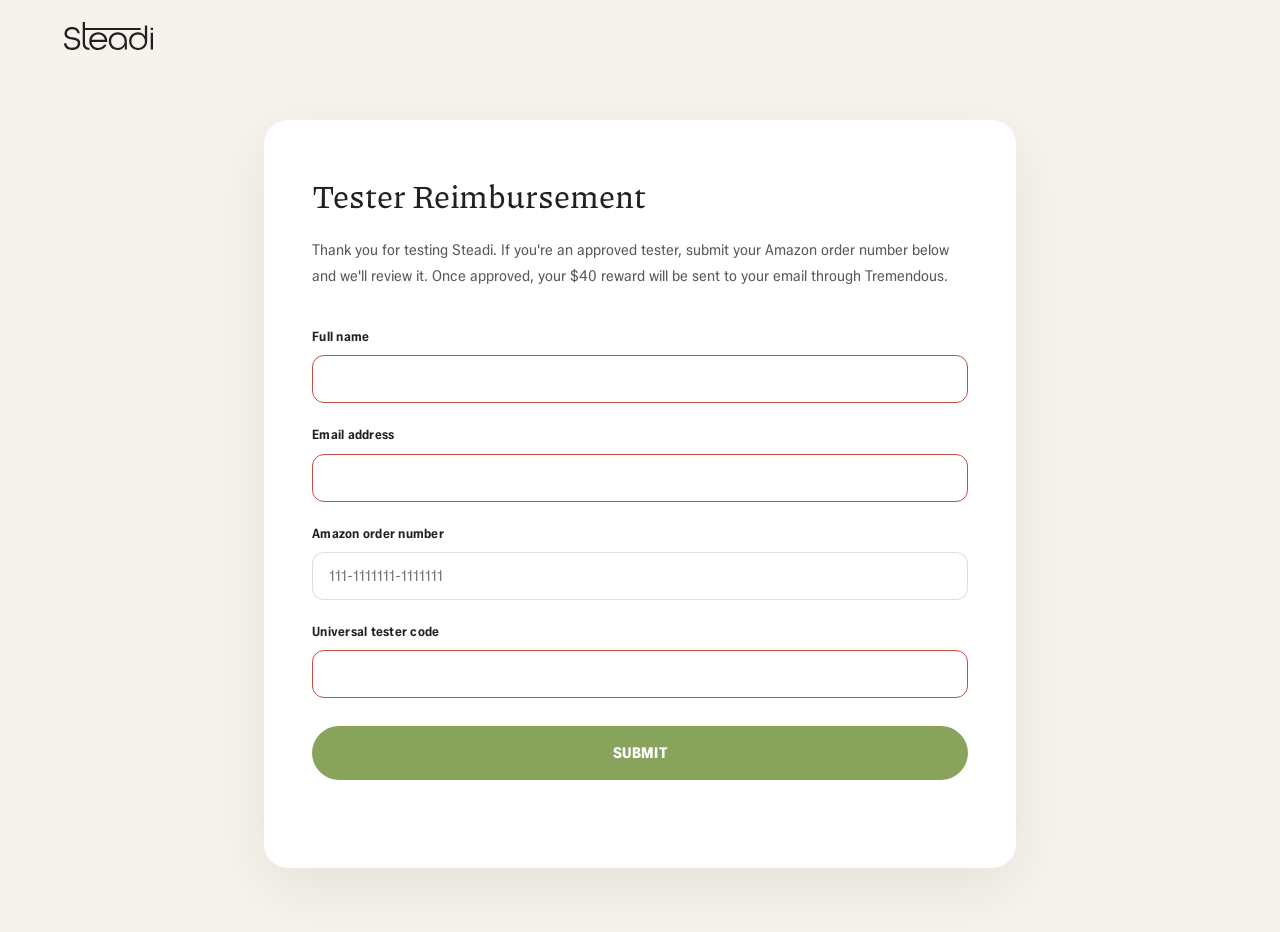
==== testerteam/index.html @ a554ce02 "Add tester reimbursement system Adds /testerteam (public submission form) and /admin/tester-reimburs" ====
<!DOCTYPE html>
<html lang="en">
<head>
  <meta charset="UTF-8">
  <meta name="viewport" content="width=device-width, initial-scale=1.0">
  <title>Tester Reimbursement — Steadi</title>
  <meta name="robots" content="noindex, nofollow">

  <link rel="icon" type="image/svg+xml" href="../assets/logos/steadi-primary-wordmark-full-color-rgb.svg">

  <link rel="stylesheet" href="../css/styles.css">
  <link rel="stylesheet" href="../css/testerteam.css">
</head>
<body>

  <!-- ========== NAVIGATION ========== -->
  <nav class="nav" role="navigation" aria-label="Main navigation">
    <div class="nav__inner">
      <a href="../index.html" class="nav__logo" aria-label="Steadi home">
        <img src="../assets/logos/steadi-primary-wordmark-full-color-rgb.svg" alt="Steadi" width="120" height="28">
      </a>
    </div>
  </nav>

  <!-- ========== TESTER REIMBURSEMENT ========== -->
  <main class="tester-form-page">
    <div class="container container--narrow">
      <div class="tester-form-card">
        <h1 class="tester-form__title">Tester Reimbursement</h1>
        <p class="tester-form__subtext">
          Thank you for testing Steadi. If you're an approved tester, submit your Amazon order
          number below and we'll review it. Once approved, your $40 reward will be sent to your
          email through Tremendous.
        </p>

        <form id="tester-form" class="tester-form" novalidate>
          <div class="tester-form__field">
            <label for="full_name">Full name</label>
            <input type="text" id="full_name" name="full_name" autocomplete="name" required maxlength="200">
          </div>

          <div class="tester-form__field">
            <label for="email">Email address</label>
            <input type="email" id="email" name="email" autocomplete="email" required maxlength="254">
          </div>

          <div class="tester-form__field">
            <label for="amazon_order_number">Amazon order number</label>
            <input type="text" id="amazon_order_number" name="amazon_order_number" placeholder="111-1111111-1111111" required maxlength="64">
          </div>

          <div class="tester-form__field">
            <label for="tester_code">Universal tester code</label>
            <input type="text" id="tester_code" name="tester_code" required maxlength="100">
          </div>

          <button type="submit" class="btn btn--primary btn--large tester-form__submit">
            <span class="tester-form__submit-label">Submit</span>
          </button>

          <p class="tester-form__message" id="form-message" role="status" aria-live="polite"></p>
        </form>
      </div>
    </div>
  </main>

  <script src="../js/testerteam.js"></script>
</body>
</html>
---- css/styles.css ----
/* ============================================
   STEADI — Main Stylesheet
   Brand: Vital Earth Labs
   Aesthetic: Ritual.com-inspired clean minimal
   ============================================ */

/* ----- Font Faces ----- */

@font-face {
  font-family: 'Piazzolla';
  src: url('../assets/fonts/piazzolla/static/Piazzolla-Regular.ttf') format('truetype');
  font-weight: 400;
  font-style: normal;
  font-display: swap;
}

@font-face {
  font-family: 'Piazzolla';
  src: url('../assets/fonts/piazzolla/static/Piazzolla-Medium.ttf') format('truetype');
  font-weight: 500;
  font-style: normal;
  font-display: swap;
}

@font-face {
  font-family: 'Piazzolla';
  src: url('../assets/fonts/piazzolla/static/Piazzolla-Bold.ttf') format('truetype');
  font-weight: 700;
  font-style: normal;
  font-display: swap;
}

@font-face {
  font-family: 'Piazzolla';
  src: url('../assets/fonts/piazzolla/static/Piazzolla-Italic.ttf') format('truetype');
  font-weight: 400;
  font-style: italic;
  font-display: swap;
}

@font-face {
  font-family: 'Zalando Sans SC';
  src: url('../assets/fonts/zalando-sans/static/ZalandoSans_SemiCondensed-Light.ttf') format('truetype');
  font-weight: 300;
  font-style: normal;
  font-display: swap;
}

@font-face {
  font-family: 'Zalando Sans SC';
  src: url('../assets/fonts/zalando-sans/static/ZalandoSans_SemiCondensed-Regular.ttf') format('truetype');
  font-weight: 400;
  font-style: normal;
  font-display: swap;
}

@font-face {
  font-family: 'Zalando Sans SC';
  src: url('../assets/fonts/zalando-sans/static/ZalandoSans_SemiCondensed-SemiBold.ttf') format('truetype');
  font-weight: 600;
  font-style: normal;
  font-display: swap;
}

@font-face {
  font-family: 'Zalando Sans SC';
  src: url('../assets/fonts/zalando-sans/static/ZalandoSans_SemiCondensed-Bold.ttf') format('truetype');
  font-weight: 700;
  font-style: normal;
  font-display: swap;
}

@font-face {
  font-family: 'Zalando Sans SC';
  src: url('../assets/fonts/zalando-sans/static/ZalandoSans_SemiCondensed-Black.ttf') format('truetype');
  font-weight: 900;
  font-style: normal;
  font-display: swap;
}

/* ----- Custom Properties ----- */

:root {
  --color-ivory: #F5F3EB;
  --color-blue-mist: #D3DCE4;
  --color-carbon: #212120;
  --color-white: #FFFFFF;
  --color-leaf-green: #A2B861;
  --color-soft-green: #D8EBCA;
  --color-garden-green: #88A35B;
  --color-deep-green: #37451F;

  --font-heading: 'Piazzolla', 'Georgia', 'Times New Roman', serif;
  --font-body: 'Zalando Sans SC', -apple-system, 'Segoe UI', Helvetica, Arial, sans-serif;

  --container-max: 1200px;
  --container-narrow: 800px;
  --nav-height: 72px;

  --ease-out: cubic-bezier(0.16, 1, 0.3, 1);
  --ease-in-out: cubic-bezier(0.65, 0, 0.35, 1);
}

/* ----- Reset & Base ----- */

*, *::before, *::after {
  margin: 0;
  padding: 0;
  box-sizing: border-box;
}

html {
  scroll-behavior: smooth;
  -webkit-font-smoothing: antialiased;
  -moz-osx-font-smoothing: grayscale;
}

body {
  font-family: var(--font-body);
  font-weight: 400;
  font-size: 16px;
  line-height: 1.7;
  color: var(--color-carbon);
  background-color: var(--color-white);
  overflow-x: hidden;
}

img, svg {
  display: block;
  max-width: 100%;
}

a {
  color: inherit;
  text-decoration: none;
}

button {
  font-family: inherit;
  cursor: pointer;
  border: none;
  background: none;
}

ul, ol {
  list-style: none;
}

/* ----- Utilities ----- */

.container {
  width: 100%;
  max-width: var(--container-max);
  margin: 0 auto;
  padding: 0 24px;
}

.container--narrow {
  max-width: var(--container-narrow);
}

.sr-only {
  position: absolute;
  width: 1px;
  height: 1px;
  padding: 0;
  margin: -1px;
  overflow: hidden;
  clip: rect(0, 0, 0, 0);
  white-space: nowrap;
  border: 0;
}

/* ----- Reveal Animations ----- */

.reveal {
  opacity: 0;
  transform: translateY(32px);
  transition: opacity 0.8s var(--ease-out), transform 0.8s var(--ease-out);
}

.reveal.is-visible {
  opacity: 1;
  transform: translateY(0);
}

.reveal-delay-1 { transition-delay: 0.1s; }
.reveal-delay-2 { transition-delay: 0.2s; }
.reveal-delay-3 { transition-delay: 0.3s; }
.reveal-delay-4 { transition-delay: 0.4s; }

/* ============================================
   NAVIGATION
   ============================================ */

.nav {
  position: fixed;
  top: 0;
  left: 0;
  right: 0;
  height: var(--nav-height);
  z-index: 1000;
  transition: background-color 0.4s ease, box-shadow 0.4s ease, backdrop-filter 0.4s ease;
}

.nav.is-scrolled {
  background-color: rgba(255, 255, 255, 0.85);
  backdrop-filter: blur(16px);
  -webkit-backdrop-filter: blur(16px);
  box-shadow: 0 1px 0 rgba(33, 33, 32, 0.06);
}

.nav__inner {
  display: flex;
  align-items: center;
  justify-content: space-between;
  height: 100%;
  max-width: var(--container-max);
  margin: 0 auto;
  padding: 0 24px;
}

.nav__logo img {
  height: 28px;
  width: auto;
}

.nav__links {
  display: flex;
  align-items: center;
  gap: 36px;
}

.nav__link {
  font-size: 14px;
  font-weight: 600;
  letter-spacing: 0.02em;
  color: var(--color-carbon);
  transition: opacity 0.3s ease;
  position: relative;
}

.nav__link::after {
  content: '';
  position: absolute;
  bottom: -4px;
  left: 0;
  width: 0;
  height: 1.5px;
  background-color: var(--color-garden-green);
  transition: width 0.3s var(--ease-out);
}

.nav__link:hover::after {
  width: 100%;
}

.nav__link:hover {
  opacity: 0.7;
}

/* Mobile menu toggle */
.nav__toggle {
  display: none;
  flex-direction: column;
  justify-content: center;
  align-items: center;
  width: 40px;
  height: 40px;
  gap: 5px;
  cursor: pointer;
  z-index: 1001;
}

.nav__toggle span {
  display: block;
  width: 22px;
  height: 2px;
  background-color: var(--color-carbon);
  border-radius: 2px;
  transition: transform 0.3s ease, opacity 0.3s ease;
}

.nav__toggle.is-active span:nth-child(1) {
  transform: translateY(7px) rotate(45deg);
}
.nav__toggle.is-active span:nth-child(2) {
  opacity: 0;
}
.nav__toggle.is-active span:nth-child(3) {
  transform: translateY(-7px) rotate(-45deg);
}

/* ----- CTA Button (shared) ----- */

.btn {
  display: inline-flex;
  align-items: center;
  justify-content: center;
  padding: 14px 32px;
  font-family: var(--font-body);
  font-size: 14px;
  font-weight: 700;
  letter-spacing: 0.04em;
  text-transform: uppercase;
  border-radius: 50px;
  transition: transform 0.3s var(--ease-out), box-shadow 0.3s var(--ease-out), background-color 0.3s ease;
}

.btn--primary {
  background-color: var(--color-garden-green);
  color: var(--color-white);
}

.btn--primary:hover {
  background-color: #7a9651;
  transform: translateY(-2px);
  box-shadow: 0 8px 24px rgba(136, 163, 91, 0.3);
}

.btn--primary:active {
  transform: translateY(0);
  box-shadow: 0 2px 8px rgba(136, 163, 91, 0.2);
}

.btn--nav {
  padding: 10px 24px;
  font-size: 13px;
}

.btn--large {
  padding: 18px 44px;
  font-size: 15px;
}

/* ============================================
   HERO SECTION
   ============================================ */

.hero {
  position: relative;
  min-height: 100vh;
  display: flex;
  align-items: center;
  background-color: var(--color-ivory);
  overflow: hidden;
  padding-top: var(--nav-height);
}

.hero__pattern {
  position: absolute;
  top: 0;
  left: 0;
  right: 0;
  height: 320px;
  opacity: 0.45;
  background-image: url('../assets/patterns/Steadi%20Waves.png');
  background-size: 100% auto;
  background-position: top center;
  background-repeat: no-repeat;
  pointer-events: none;
}

.hero__inner {
  display: grid;
  grid-template-columns: 1fr 1fr;
  gap: 80px;
  align-items: center;
  width: 100%;
  max-width: var(--container-max);
  margin: 0 auto;
  padding: 80px 24px;
  position: relative;
  z-index: 1;
}

.hero__content {
  max-width: 560px;
}

.hero__headline {
  font-family: var(--font-heading);
  font-size: clamp(42px, 5.5vw, 64px);
  font-weight: 500;
  line-height: 1.12;
  color: var(--color-carbon);
  margin-bottom: 24px;
  letter-spacing: -0.01em;
}

.hero__headline em {
  font-style: italic;
  color: var(--color-garden-green);
}

.hero__subtext {
  font-size: 18px;
  line-height: 1.7;
  color: rgba(33, 33, 32, 0.7);
  margin-bottom: 40px;
  max-width: 440px;
  font-weight: 300;
}

.hero__product {
  display: flex;
  align-items: center;
  justify-content: center;
}

.hero__product-inner {
  display: flex;
  align-items: flex-start;
  gap: 24px;
  justify-content: center;
}

/* ---- Supplement Facts Panel ---- */

.supp-facts {
  background: rgba(255, 255, 255, 0.82);
  border: 1px solid rgba(33, 33, 32, 0.1);
  border-radius: 12px;
  padding: 20px 18px;
  width: 200px;
  flex-shrink: 0;
  align-self: center;
  -webkit-backdrop-filter: blur(8px);
  backdrop-filter: blur(8px);
}

.supp-facts--image {
  padding: 16px;
  overflow: hidden;
  background: #ffffff;
  -webkit-backdrop-filter: none;
  backdrop-filter: none;
}

.supp-facts--image img {
  display: block;
  width: 100%;
  height: auto;
  border-radius: 12px;
}

.supp-facts__title {
  font-family: var(--font-body);
  font-size: 13px;
  font-weight: 800;
  letter-spacing: 0.04em;
  text-transform: uppercase;
  color: var(--color-carbon);
  margin-bottom: 4px;
}

.supp-facts__serving {
  font-size: 10px;
  color: rgba(33, 33, 32, 0.55);
  line-height: 1.5;
  margin-bottom: 8px;
}

.supp-facts__divider {
  height: 1px;
  background-color: rgba(33, 33, 32, 0.12);
  margin: 8px 0;
}

.supp-facts__divider--heavy {
  height: 6px;
  background-color: rgba(33, 33, 32, 0.75);
  margin: 6px 0;
}

.supp-facts__sub td:first-child {
  padding-left: 14px;
  font-style: italic;
  color: rgba(33, 33, 32, 0.6);
}

.supp-facts__table {
  width: 100%;
  border-collapse: collapse;
  font-size: 10px;
  color: var(--color-carbon);
}

.supp-facts__table th {
  text-align: left;
  font-weight: 700;
  font-size: 9px;
  letter-spacing: 0.05em;
  text-transform: uppercase;
  color: rgba(33, 33, 32, 0.5);
  padding-bottom: 6px;
}

.supp-facts__table th:last-child,
.supp-facts__table td:last-child {
  text-align: right;
  white-space: nowrap;
}

.supp-facts__table td {
  padding: 5px 0;
  border-top: 1px solid rgba(33, 33, 32, 0.07);
  line-height: 1.4;
  vertical-align: top;
}

.supp-facts__table td em {
  display: block;
  font-style: normal;
  font-size: 9px;
  color: rgba(33, 33, 32, 0.45);
}

.supp-facts__latin {
  font-style: italic;
}

.supp-facts__footnote {
  font-size: 9px;
  color: rgba(33, 33, 32, 0.45);
  margin-top: 6px;
}

.supp-facts__other {
  font-size: 9px;
  color: rgba(33, 33, 32, 0.45);
  margin-top: 4px;
  line-height: 1.5;
}

/* ---- Product Showcase ---- */

.product-showcase {
  position: relative;
  width: 100%;
  max-width: 460px;
  display: flex;
  flex-direction: column;
  align-items: center;
  padding: 20px 20px 20px;
}

/* Floating animation */
@keyframes bottle-float {
  0%, 100% { transform: translateY(0); }
  50% { transform: translateY(-14px); }
}

/* Glow ring */
.product-showcase__glow {
  position: absolute;
  top: 45%;
  left: 50%;
  width: 320px;
  height: 320px;
  transform: translate(-50%, -50%);
  border-radius: 50%;
  background: radial-gradient(circle, rgba(162, 184, 97, 0.18) 0%, rgba(162, 184, 97, 0.06) 45%, transparent 70%);
  filter: blur(24px);
  z-index: 0;
  animation: glow-pulse 4s ease-in-out infinite;
}

@keyframes glow-pulse {
  0%, 100% { opacity: 0.7; transform: translate(-50%, -50%) scale(1); }
  50% { opacity: 1; transform: translate(-50%, -50%) scale(1.08); }
}

/* Botanical leaf accents */
.product-showcase__leaf {
  position: absolute;
  color: var(--color-leaf-green);
  z-index: 0;
  pointer-events: none;
}

.product-showcase__leaf--1 {
  width: 70px;
  top: 0;
  right: 5px;
  transform: rotate(25deg);
  animation: leaf-sway-1 6s ease-in-out infinite;
}

.product-showcase__leaf--2 {
  width: 50px;
  bottom: 80px;
  left: 10px;
  transform: rotate(-15deg);
  animation: leaf-sway-2 7s ease-in-out infinite;
}

@keyframes leaf-sway-1 {
  0%, 100% { transform: rotate(25deg) translateY(0); }
  50% { transform: rotate(28deg) translateY(-5px); }
}

@keyframes leaf-sway-2 {
  0%, 100% { transform: rotate(-15deg) translateY(0); }
  50% { transform: rotate(-12deg) translateY(-4px); }
}

/* Bottle render image */
.product-bottle-render {
  position: relative;
  z-index: 2;
  animation: bottle-float 5s ease-in-out infinite;
  max-width: 340px;
  border-radius: 20px;
  overflow: hidden;
}

.product-bottle-render img {
  width: 100%;
  height: auto;
  display: block;
  border-radius: 20px;
}

/* Shadow under bottle */
.product-showcase__shadow {
  width: 160px;
  height: 20px;
  margin-top: 8px;
  background: radial-gradient(ellipse, rgba(33,33,32,0.12) 0%, transparent 70%);
  border-radius: 50%;
  animation: shadow-pulse 5s ease-in-out infinite;
}

@keyframes shadow-pulse {
  0%, 100% { transform: scaleX(1); opacity: 1; }
  50% { transform: scaleX(0.85); opacity: 0.7; }
}

/* Trust badges */
.product-showcase__badges {
  display: flex;
  gap: 12px;
  margin-top: 20px;
  z-index: 2;
}

.product-showcase__badge {
  font-family: var(--font-body);
  font-size: 11px;
  font-weight: 600;
  letter-spacing: 0.06em;
  text-transform: uppercase;
  color: var(--color-garden-green);
  background-color: rgba(162, 184, 97, 0.1);
  padding: 6px 14px;
  border-radius: 20px;
  border: 1px solid rgba(162, 184, 97, 0.2);
}

/* ============================================
   EMPATHY SECTION ("The Problem")
   ============================================ */

.empathy {
  background-color: var(--color-white);
  padding: 70px 24px;
}

.empathy__inner {
  max-width: var(--container-narrow);
  margin: 0 auto;
  text-align: center;
}

.empathy__headline {
  font-family: var(--font-heading);
  font-size: clamp(32px, 4vw, 48px);
  font-weight: 500;
  line-height: 1.2;
  margin-bottom: 40px;
  letter-spacing: -0.01em;
}

.empathy__body p {
  font-size: 18px;
  line-height: 1.85;
  color: rgba(33, 33, 32, 0.65);
  margin-bottom: 24px;
  font-weight: 300;
}

.empathy__body p:last-child {
  margin-bottom: 0;
}

.empathy__divider {
  width: 48px;
  height: 2px;
  background-color: var(--color-leaf-green);
  margin: 48px auto 0;
  border-radius: 2px;
}

/* ============================================
   HOW IT WORKS
   ============================================ */

.how-it-works {
  background-color: var(--color-ivory);
  padding: 70px 24px;
}

.how-it-works__inner {
  max-width: var(--container-max);
  margin: 0 auto;
}

.section-header {
  text-align: center;
  margin-bottom: 48px;
}

.section-header__title {
  font-family: var(--font-heading);
  font-size: clamp(32px, 4vw, 48px);
  font-weight: 500;
  line-height: 1.2;
  margin-bottom: 16px;
  letter-spacing: -0.01em;
}

.section-header__subtitle {
  font-size: 17px;
  color: rgba(33, 33, 32, 0.6);
  font-weight: 300;
}

.benefits-grid {
  display: grid;
  grid-template-columns: repeat(3, 1fr);
  gap: 32px;
  margin-bottom: 40px;
}

.benefit-card {
  background-color: var(--color-white);
  border-radius: 20px;
  padding: 48px 36px;
  text-align: center;
  transition: transform 0.4s var(--ease-out), box-shadow 0.4s var(--ease-out);
}

.benefit-card:hover {
  transform: translateY(-6px);
  box-shadow: 0 20px 48px rgba(33, 33, 32, 0.06);
}

.benefit-card__icon {
  width: 100%;
  max-width: 200px;
  height: auto;
  margin: 0 auto 28px;
  display: flex;
  align-items: center;
  justify-content: center;
}

.benefit-card__icon img {
  width: 100%;
  height: auto;
  object-fit: contain;
}

.benefit-card__title {
  font-family: var(--font-heading);
  font-size: 22px;
  font-weight: 700;
  margin-bottom: 14px;
  text-shadow: 0 1px 8px rgba(33, 33, 32, 0.12);
}

.benefit-card__text {
  font-size: 15px;
  line-height: 1.7;
  color: rgba(33, 33, 32, 0.6);
  font-weight: 300;
}

.benefit-card__tag {
  display: inline-block;
  font-family: var(--font-body);
  font-size: 11px;
  font-weight: 700;
  letter-spacing: 0.1em;
  text-transform: uppercase;
  background-color: #d4edda;
  color: #2d6a4f;
  border-radius: 20px;
  padding: 5px 14px;
  margin-bottom: 18px;
}

.how-it-works__note {
  text-align: center;
  font-family: var(--font-heading);
  font-size: 17px;
  font-style: italic;
  color: var(--color-garden-green);
}

/* ============================================
   INGREDIENTS
   ============================================ */

.ingredients {
  background-color: var(--color-white);
  padding: 70px 24px;
}

.ingredients__inner {
  max-width: var(--container-max);
  margin: 0 auto;
}

.ingredients-list {
  display: grid;
  grid-template-columns: repeat(3, 1fr);
  gap: 24px;
  margin-bottom: 56px;
}

.ingredient-card {
  background-color: var(--color-ivory);
  border-radius: 20px;
  padding: 40px 36px;
  position: relative;
  overflow: hidden;
  display: flex;
  flex-direction: column;
  transition: transform 0.3s var(--ease-out), box-shadow 0.3s var(--ease-out);
}

.ingredient-card--featured {
  background-color: var(--color-garden-green);
  color: var(--color-white);
  align-items: flex-start;
  text-align: left;
}

.ingredient-card--featured .ingredient-card__amount {
  color: rgba(255, 255, 255, 0.8);
}

.ingredient-card--featured .ingredient-card__desc {
  color: rgba(255, 255, 255, 0.7);
  max-width: 480px;
}

.ingredient-card__badge {
  display: inline-block;
  font-size: 11px;
  font-weight: 600;
  letter-spacing: 0.1em;
  text-transform: uppercase;
  border: 1px solid rgba(255, 255, 255, 0.4);
  border-radius: 20px;
  padding: 6px 16px;
  margin-bottom: 16px;
  color: rgba(255, 255, 255, 0.85);
}

.ingredient-card:hover {
  transform: translateY(-4px);
  box-shadow: 0 16px 40px rgba(33, 33, 32, 0.08);
}

.ingredient-card--featured:hover {
  box-shadow: 0 16px 40px rgba(33, 33, 32, 0.2);
}

/* Decorative watermark dose in featured card */
.ingredient-card--featured::after {
  content: "600";
  position: absolute;
  bottom: -16px;
  right: -8px;
  font-family: var(--font-heading);
  font-size: 120px;
  font-weight: 700;
  color: rgba(255, 255, 255, 0.07);
  line-height: 1;
  pointer-events: none;
  -webkit-user-select: none;
  user-select: none;
}

.ingredient-card__name {
  font-family: var(--font-heading);
  font-size: 20px;
  font-weight: 500;
  margin-bottom: 2px;
}

.ingredient-card__species {
  font-size: 13px;
  color: rgba(33, 33, 32, 0.45);
  margin-bottom: 8px;
  font-style: normal;
}

.ingredient-card--featured .ingredient-card__species {
  color: rgba(255, 255, 255, 0.5);
}

.ingredient-card__amount {
  font-size: 13px;
  font-weight: 700;
  letter-spacing: 0.06em;
  text-transform: uppercase;
  color: var(--color-garden-green);
  margin-bottom: 14px;
}

.ingredient-card__desc {
  font-size: 15px;
  line-height: 1.7;
  color: rgba(33, 33, 32, 0.6);
  font-weight: 300;
}

.ingredients__usage {
  text-align: center;
  padding: 40px 0;
  border-top: 1px solid rgba(33, 33, 32, 0.08);
  border-bottom: 1px solid rgba(33, 33, 32, 0.08);
  margin-bottom: 32px;
}

.ingredients__usage p {
  font-size: 16px;
  font-weight: 600;
  letter-spacing: 0.02em;
  color: var(--color-carbon);
}

.ingredients__usage span {
  display: inline-block;
  margin: 0 12px;
  color: rgba(33, 33, 32, 0.2);
}

.disclaimer {
  text-align: center;
  font-size: 12px;
  line-height: 1.6;
  color: rgba(33, 33, 32, 0.4);
  max-width: 640px;
  margin: 0 auto;
}

/* ============================================
   OUR STORY
   ============================================ */

.story {
  background-color: var(--color-ivory);
  padding: 70px 24px;
  position: relative;
  overflow: hidden;
}

.story__pattern {
  position: absolute;
  inset: 0;
  opacity: 0.04;
  background-image: url('../assets/patterns/Steadi T pattern.svg');
  background-size: 300px;
  background-repeat: repeat;
  pointer-events: none;
}

.story__inner {
  max-width: var(--container-max);
  margin: 0 auto;
  text-align: center;
  position: relative;
  z-index: 1;
}

.story__headline {
  font-family: var(--font-heading);
  font-size: clamp(32px, 4vw, 48px);
  font-weight: 500;
  line-height: 1.2;
  margin-bottom: 40px;
  letter-spacing: -0.01em;
}

.story__body p {
  font-size: 18px;
  line-height: 1.85;
  color: rgba(33, 33, 32, 0.65);
  margin-bottom: 24px;
  font-weight: 300;
}

.story__quote {
  margin-top: 56px;
  padding: 48px;
  background-color: rgba(255, 255, 255, 0.6);
  border-radius: 16px;
  border-left: 3px solid var(--color-garden-green);
}

.story__quote blockquote {
  font-family: var(--font-heading);
  font-size: 20px;
  font-style: italic;
  line-height: 1.6;
  color: var(--color-carbon);
}

/* ============================================
   LIFESTYLE BREAKS (distributed between sections)
   ============================================ */

.lifestyle-break {
  width: 100%;
  overflow: hidden;
  max-height: 300px;
}

.lifestyle-break img {
  width: 100%;
  height: 300px;
  object-fit: cover;
  display: block;
  transition: transform 0.6s ease;
}

.lifestyle-break:hover img {
  transform: scale(1.02);
}

.lifestyle-break--split {
  display: grid;
  grid-template-columns: 1fr 1fr;
  gap: 0;
}

.lifestyle-break--split img {
  width: 100%;
  height: 300px;
  object-fit: cover;
}

@media (max-width: 768px) {
  .lifestyle-break,
  .lifestyle-break img,
  .lifestyle-break--split img {
    max-height: 280px;
    height: 280px;
  }

  .lifestyle-break--split {
    grid-template-columns: 1fr;
  }
}

/* ============================================
   FAQ
   ============================================ */

.faq {
  background-color: var(--color-white);
  padding: 70px 24px;
}

.faq__inner {
  max-width: var(--container-narrow);
  margin: 0 auto;
}

.faq__list {
  margin-top: 64px;
}

.faq-item {
  border-bottom: 1px solid rgba(33, 33, 32, 0.08);
}

.faq-item:first-child {
  border-top: 1px solid rgba(33, 33, 32, 0.08);
}

.faq-item__question {
  width: 100%;
  display: flex;
  align-items: center;
  justify-content: space-between;
  padding: 28px 0;
  font-family: var(--font-heading);
  font-size: 18px;
  font-weight: 500;
  text-align: left;
  color: var(--color-carbon);
  cursor: pointer;
  transition: color 0.3s ease;
  gap: 24px;
}

.faq-item__question:hover {
  color: var(--color-garden-green);
}

.faq-item__icon {
  flex-shrink: 0;
  width: 24px;
  height: 24px;
  position: relative;
  transition: transform 0.3s var(--ease-out);
}

.faq-item__icon::before,
.faq-item__icon::after {
  content: '';
  position: absolute;
  top: 50%;
  left: 50%;
  background-color: var(--color-carbon);
  border-radius: 1px;
  transition: transform 0.3s var(--ease-out), opacity 0.3s ease;
}

.faq-item__icon::before {
  width: 14px;
  height: 2px;
  transform: translate(-50%, -50%);
}

.faq-item__icon::after {
  width: 2px;
  height: 14px;
  transform: translate(-50%, -50%);
}

.faq-item.is-open .faq-item__icon::after {
  transform: translate(-50%, -50%) rotate(90deg);
  opacity: 0;
}

.faq-item__answer {
  max-height: 0;
  overflow: hidden;
  transition: max-height 0.4s var(--ease-in-out), padding 0.4s var(--ease-in-out);
}

.faq-item__answer-inner {
  padding-bottom: 28px;
}

.faq-item__answer p {
  font-size: 16px;
  line-height: 1.8;
  color: rgba(33, 33, 32, 0.6);
  font-weight: 300;
}

/* ============================================
   CTA SECTION
   ============================================ */

.cta {
  background-color: var(--color-garden-green);
  padding: 80px 24px;
  text-align: center;
  position: relative;
  overflow: hidden;
}

.cta__pattern {
  display: none;
}

.cta__inner {
  position: relative;
  z-index: 1;
}

.cta__headline {
  font-family: var(--font-heading);
  font-size: clamp(32px, 4vw, 48px);
  font-weight: 500;
  line-height: 1.2;
  color: var(--color-white);
  margin-bottom: 40px;
}

.btn--white {
  background-color: var(--color-white);
  color: var(--color-garden-green);
}

.btn--white:hover {
  background-color: var(--color-ivory);
  transform: translateY(-2px);
  box-shadow: 0 8px 24px rgba(0, 0, 0, 0.15);
}

.btn--white:active {
  transform: translateY(0);
}

/* ---- Founders Grid ---- */

.story__intro {
  font-size: 18px;
  line-height: 1.7;
  color: rgba(33, 33, 32, 0.6);
  font-weight: 300;
  max-width: 640px;
  margin: 0 auto 48px;
}

.founders-grid {
  display: grid;
  grid-template-columns: 1fr 1fr 1fr;
  gap: 32px;
  text-align: left;
}

.founder-card--full {
  grid-column: 1 / -1;
}

.founder-card {
  background: rgba(255, 255, 255, 0.65);
  border: 1px solid rgba(33, 33, 32, 0.08);
  border-radius: 16px;
  padding: 36px 32px;
}

.founder-card__header {
  display: flex;
  align-items: center;
  gap: 16px;
  margin-bottom: 16px;
}

.founder-card__avatar {
  width: 64px;
  height: 64px;
  border-radius: 50%;
  object-fit: cover;
  flex-shrink: 0;
  border: 2px solid rgba(136, 163, 91, 0.3);
}

.founder-card__avatar--cole  { object-position: center 12%; }
.founder-card__avatar--eric  { object-position: center 8%; }
.founder-card__avatar--john  { object-position: center 15%; }
.founder-card__avatar--lucia { object-position: center 10%; }

.founder-card__name {
  font-family: var(--font-heading);
  font-size: 20px;
  font-weight: 600;
  color: var(--color-carbon);
  margin-bottom: 4px;
}

.founder-card__role {
  font-size: 11px;
  font-weight: 700;
  letter-spacing: 0.1em;
  text-transform: uppercase;
  color: var(--color-garden-green);
}

.founder-card p {
  font-size: 16px;
  line-height: 1.8;
  color: rgba(33, 33, 32, 0.65);
  font-weight: 300;
}

/* ============================================
   FOOTER
   ============================================ */

.footer {
  background-color: var(--color-deep-green);
  color: rgba(255, 255, 255, 0.5);
  padding: 64px 24px 40px;
  position: relative;
  overflow: hidden;
}

.footer__pattern {
  display: none;
}

.footer__inner {
  max-width: var(--container-max);
  margin: 0 auto;
  position: relative;
  z-index: 1;
}

.footer__top {
  display: flex;
  justify-content: space-between;
  align-items: flex-start;
  margin-bottom: 56px;
  gap: 40px;
}

.footer__logo img {
  height: 24px;
  width: auto;
  filter: brightness(0) invert(1);
  opacity: 0.8;
}

.footer__links {
  display: flex;
  gap: 32px;
}

.footer__link {
  font-size: 14px;
  font-weight: 600;
  color: rgba(255, 255, 255, 0.5);
  transition: color 0.3s ease;
}

.footer__link:hover {
  color: rgba(255, 255, 255, 0.9);
}

.footer__contact {
  display: flex;
  flex-direction: column;
  gap: 4px;
}

.footer__contact-label {
  font-size: 11px;
  color: rgba(255, 255, 255, 0.35);
}

.footer__contact-email {
  font-size: 14px;
  font-weight: 600;
  color: rgba(255, 255, 255, 0.7);
  transition: color 0.3s ease;
}

.footer__contact-email:hover {
  color: rgba(255, 255, 255, 1);
}

.footer__divider {
  width: 100%;
  height: 1px;
  background-color: rgba(255, 255, 255, 0.08);
  margin-bottom: 32px;
}

.footer__bottom {
  display: flex;
  justify-content: space-between;
  align-items: flex-start;
  gap: 40px;
}

.footer__disclaimer {
  font-size: 11px;
  line-height: 1.7;
  max-width: 640px;
  color: rgba(255, 255, 255, 0.3);
}

.footer__disclosure {
  max-width: 760px;
  margin: 24px auto 0;
  font-size: 10px;
  line-height: 1.5;
  color: rgba(255, 255, 255, 0.3);
  text-align: center;
}

.footer__copyright {
  font-size: 12px;
  white-space: nowrap;
  color: rgba(255, 255, 255, 0.3);
}

/* ============================================
   MOBILE RESPONSIVE
   ============================================ */

@media (max-width: 1024px) {
  .hero__inner {
    grid-template-columns: 1fr;
    gap: 60px;
    text-align: center;
  }

  .hero__content {
    max-width: 100%;
  }

  .hero__subtext {
    max-width: 100%;
    margin-left: auto;
    margin-right: auto;
  }

  .product-showcase {
    max-width: 320px;
    margin: 0 auto;
  }

  .product-bottle-render {
    max-width: 260px;
  }

  .benefits-grid {
    grid-template-columns: repeat(2, 1fr);
  }

  .ingredients-list {
    grid-template-columns: 1fr;
  }
}

@media (max-width: 768px) {
  :root {
    --nav-height: 64px;
  }

  /* Mobile nav */
  .nav__links {
    position: fixed;
    top: 0;
    right: -100%;
    width: 100%;
    height: 100vh;
    height: 100dvh;
    background-color: var(--color-white);
    flex-direction: column;
    justify-content: center;
    gap: 28px;
    transition: right 0.4s var(--ease-out);
    z-index: 999;
  }

  .nav__links.is-open {
    right: 0;
  }

  .nav__link {
    font-size: 20px;
  }

  .nav__link::after {
    display: none;
  }

  .btn--nav {
    padding: 14px 32px;
    font-size: 15px;
  }

  .nav__toggle {
    display: flex;
  }

  /* Sections */
  .hero {
    min-height: 0;
    padding-top: calc(var(--nav-height) + 40px);
    padding-bottom: 60px;
  }

  .hero__inner {
    padding: 40px 24px;
  }

  .hero__headline {
    font-size: clamp(34px, 8vw, 48px);
  }

  .empathy,
  .how-it-works,
  .ingredients,
  .story,
  .faq,
  .cta,
  .symptoms,
  .testimonials,
  .metabolic,
  .compare,
  .timeline,
  .trust-strip {
    padding: 60px 24px;
  }

  .benefits-grid {
    grid-template-columns: 1fr;
    gap: 24px;
  }

  .benefit-card {
    padding: 36px 28px;
  }

  .story__quote {
    padding: 32px;
  }

  .story__quote blockquote {
    font-size: 17px;
  }

  .founders-grid {
    grid-template-columns: 1fr;
    gap: 24px;
  }

  .hero__product-inner {
    flex-direction: column-reverse;
    align-items: center;
    gap: 16px;
  }

  .supp-facts {
    width: 100%;
    max-width: 320px;
  }

  .footer__top,
  .footer__bottom {
    flex-direction: column;
    align-items: center;
    text-align: center;
  }

  .footer__links {
    flex-wrap: wrap;
    justify-content: center;
  }

  .footer__bottom {
    align-items: center;
  }

  .footer__disclaimer {
    text-align: center;
  }

  .footer__contact {
    align-items: center;
  }
}

@media (max-width: 480px) {
  .hero__headline {
    font-size: 32px;
  }

  .section-header__title,
  .empathy__headline,
  .story__headline,
  .cta__headline {
    font-size: 28px;
  }

  .product-showcase {
    max-width: 240px;
  }

  .product-bottle-render {
    max-width: 200px;
  }

  .product-showcase__leaf {
    display: none;
  }

  .product-showcase__glow {
    width: 180px;
    height: 180px;
  }

  .ingredient-card {
    padding: 28px;
  }

  .ingredients__usage span {
    display: block;
    margin: 4px 0;
    font-size: 0;
  }
}

/* ============================================
   PDP INTEGRATION — Shared helpers
   ============================================ */

.eyebrow {
  font-family: var(--font-body);
  font-size: 13px;
  font-weight: 700;
  letter-spacing: 0.14em;
  text-transform: uppercase;
  color: var(--color-garden-green);
  margin-bottom: 16px;
}

.pdp-cta {
  margin-top: 36px;
  display: flex;
  justify-content: center;
}

/* ============================================
   SYMPTOM WHEEL ("Built for what's actually going on")
   ============================================ */

.symptoms {
  background-color: var(--color-ivory);
  padding: 70px 24px;
}

.symptoms__inner {
  max-width: 920px;
  margin: 0 auto;
  text-align: center;
}

.symptoms__headline {
  font-family: var(--font-heading);
  font-size: clamp(32px, 4vw, 48px);
  font-weight: 500;
  line-height: 1.2;
  letter-spacing: -0.01em;
  margin-bottom: 24px;
}

.symptoms__subtext {
  font-size: 18px;
  line-height: 1.8;
  color: rgba(33, 33, 32, 0.65);
  font-weight: 300;
  max-width: 640px;
  margin: 0 auto;
}

.symptoms__subtext em {
  font-style: italic;
  color: var(--color-garden-green);
}

.symptoms__wheel {
  position: relative;
  width: min(520px, 92vw);
  height: min(520px, 92vw);
  margin: 44px auto 0;
}

.symptoms__ring {
  position: absolute;
  inset: 8%;
  border-radius: 50%;
  border: 2px dashed rgba(136, 163, 91, 0.4);
  pointer-events: none;
}

.symptoms__photo {
  position: absolute;
  top: 50%;
  left: 50%;
  transform: translate(-50%, -50%);
  width: 46%;
  height: 46%;
  border-radius: 50%;
  object-fit: cover;
  border: 8px solid var(--color-white);
  box-shadow: 0 18px 44px rgba(33, 33, 32, 0.14);
}

.symptoms__nodes {
  position: absolute;
  inset: 0;
  pointer-events: none;
}

.symptom-node {
  position: absolute;
  transform: translate(-50%, -50%);
  background-color: var(--color-white);
  color: var(--color-carbon);
  font-family: var(--font-body);
  font-weight: 600;
  font-size: 15px;
  line-height: 1.25;
  letter-spacing: 0.01em;
  padding: 12px 20px;
  border-radius: 40px;
  box-shadow: 0 8px 22px rgba(33, 33, 32, 0.08);
  border: 1px solid rgba(136, 163, 91, 0.18);
  white-space: nowrap;
}

.symptom-node--1 { top: 0%;   left: 50%; }     /* Mood Volatility */
.symptom-node--2 { top: 34.5%; left: 97.6%; }  /* Body Changes */
.symptom-node--3 { top: 90.5%; left: 79.4%; }  /* Poor Sleep */
.symptom-node--4 { top: 90.5%; left: 20.6%; }  /* Brain Fog */
.symptom-node--5 { top: 34.5%; left: 2.4%; }   /* Hot Flashes */

@media (max-width: 680px) {
  .symptoms__wheel {
    width: 100%;
    aspect-ratio: auto;
    display: flex;
    flex-direction: column;
    align-items: center;
    gap: 20px;
    margin-top: 48px;
  }
  .symptoms__ring { display: none; }
  .symptoms__photo {
    position: static;
    transform: none;
    width: 200px;
    height: 200px;
  }
  .symptoms__nodes {
    position: static;
    display: flex;
    flex-wrap: wrap;
    justify-content: center;
    gap: 10px;
  }
  .symptom-node {
    position: static;
    transform: none;
    font-size: 14px;
    padding: 10px 16px;
  }
}

/* ============================================
   TESTIMONIALS ("Your body is telling you something else")
   ============================================ */

.testimonials {
  background-color: var(--color-white);
  padding: 70px 24px;
}

.testimonials__inner {
  max-width: var(--container-max);
  margin: 0 auto;
}

.testimonials__head {
  text-align: center;
  max-width: 700px;
  margin: 0 auto 40px;
}

.testimonials__headline {
  font-family: var(--font-heading);
  font-size: clamp(30px, 3.6vw, 44px);
  font-weight: 500;
  line-height: 1.2;
  letter-spacing: -0.01em;
}

.testimonials__grid {
  display: grid;
  grid-template-columns: 1.15fr 0.85fr;
  gap: 32px;
  align-items: stretch;
}

.testimonial-feature {
  background-color: var(--color-ivory);
  border-radius: 24px;
  padding: 44px;
  display: flex;
  gap: 32px;
  align-items: center;
}

.testimonial-feature__photo {
  width: 190px;
  height: 232px;
  border-radius: 18px;
  object-fit: cover;
  object-position: center 20%;
  flex-shrink: 0;
}

.testimonial-feature__quote {
  font-family: var(--font-heading);
  font-size: 19px;
  font-style: italic;
  line-height: 1.6;
  color: var(--color-carbon);
  margin-bottom: 16px;
}

.testimonial__attr {
  font-family: var(--font-body);
  font-size: 12px;
  font-weight: 700;
  letter-spacing: 0.1em;
  text-transform: uppercase;
  color: var(--color-garden-green);
}

.testimonials__side {
  display: flex;
  flex-direction: column;
  gap: 24px;
}

.testimonial-mini {
  background-color: var(--color-soft-green);
  border-radius: 20px;
  padding: 28px 30px;
  flex: 1;
  display: flex;
  flex-direction: column;
  justify-content: center;
}

.testimonial-mini__quote {
  font-family: var(--font-heading);
  font-size: 17px;
  font-style: italic;
  line-height: 1.55;
  color: var(--color-carbon);
  margin-bottom: 12px;
}

@media (max-width: 900px) {
  .testimonials__grid { grid-template-columns: 1fr; }
  .testimonial-feature { flex-direction: column; text-align: center; padding: 36px; }
}

/* ============================================
   METABOLIC / GLP-1 SHIFT
   ============================================ */

.metabolic {
  background-color: var(--color-white);
  padding: 70px 24px;
}

.metabolic__inner {
  max-width: var(--container-max);
  margin: 0 auto;
}

.metabolic__head {
  text-align: center;
  max-width: 760px;
  margin: 0 auto 44px;
}

.metabolic__headline {
  font-family: var(--font-heading);
  font-size: clamp(30px, 3.6vw, 44px);
  font-weight: 500;
  line-height: 1.2;
  letter-spacing: -0.01em;
}

.metabolic__grid {
  display: grid;
  grid-template-columns: 1fr 1fr;
  gap: 32px;
  align-items: stretch;
}

.metabolic__panel {
  border-radius: 24px;
  padding: 44px 40px;
}

.metabolic__panel--shift {
  background-color: var(--color-ivory);
}

.metabolic__panel--helps {
  background-color: var(--color-soft-green);
}

.metabolic__panel-label {
  display: inline-block;
  font-family: var(--font-body);
  font-size: 12px;
  font-weight: 700;
  letter-spacing: 0.12em;
  text-transform: uppercase;
  color: var(--color-garden-green);
  border: 1px solid rgba(136, 163, 91, 0.4);
  border-radius: 40px;
  padding: 8px 20px;
  margin-bottom: 32px;
}

.shift-item {
  display: flex;
  gap: 16px;
  padding: 18px 0;
  border-top: 1px solid rgba(33, 33, 32, 0.08);
}

.shift-item:first-of-type { border-top: none; }

.shift-item__dot {
  flex-shrink: 0;
  width: 10px;
  height: 10px;
  margin-top: 8px;
  border-radius: 50%;
  background-color: var(--color-leaf-green);
}

.shift-item p {
  font-size: 16px;
  line-height: 1.65;
  color: rgba(33, 33, 32, 0.72);
  font-weight: 300;
}

.shift-item strong {
  font-weight: 600;
  color: var(--color-garden-green);
}

.flow {
  display: flex;
  flex-direction: column;
  gap: 12px;
  margin-bottom: 24px;
}

.flow__step {
  background-color: var(--color-white);
  border-radius: 14px;
  padding: 16px 22px;
  text-align: center;
  font-family: var(--font-body);
  font-weight: 600;
  font-size: 16px;
  color: var(--color-carbon);
  position: relative;
}

.flow__step--start {
  color: var(--color-garden-green);
  font-weight: 700;
  letter-spacing: 0.04em;
  text-transform: uppercase;
}

.flow__step--end {
  background-color: var(--color-carbon);
  color: var(--color-white);
}

.flow__arrow {
  text-align: center;
  color: var(--color-garden-green);
  font-size: 14px;
  line-height: 1;
}

.metabolic__caption {
  font-size: 15px;
  line-height: 1.6;
  color: rgba(33, 33, 32, 0.7);
  font-weight: 300;
}

.metabolic__note {
  max-width: 820px;
  margin: 40px auto 0;
  text-align: center;
  font-size: 13px;
  line-height: 1.7;
  color: rgba(33, 33, 32, 0.5);
  background-color: var(--color-ivory);
  border-radius: 14px;
  padding: 20px 28px;
}

@media (max-width: 820px) {
  .metabolic__grid { grid-template-columns: 1fr; }
}

/* ============================================
   COMPARISON ("missing a piece")
   ============================================ */

.compare {
  background-color: var(--color-ivory);
  padding: 70px 24px;
}

.compare__inner {
  max-width: var(--container-max);
  margin: 0 auto;
}

.compare__head {
  text-align: center;
  max-width: 720px;
  margin: 0 auto 40px;
}

.compare__headline {
  font-family: var(--font-heading);
  font-size: clamp(30px, 3.6vw, 44px);
  font-weight: 500;
  line-height: 1.2;
  letter-spacing: -0.01em;
}

.compare__grid {
  display: grid;
  grid-template-columns: 1fr 1fr;
  gap: 32px;
}

.compare__col {
  background-color: var(--color-white);
  border-radius: 24px;
  padding: 44px 40px;
}

.compare__col--out {
  background-color: transparent;
  border: 1px solid rgba(33, 33, 32, 0.12);
}

.compare__col-label {
  display: inline-block;
  font-family: var(--font-body);
  font-size: 12px;
  font-weight: 700;
  letter-spacing: 0.12em;
  text-transform: uppercase;
  padding: 8px 20px;
  border-radius: 40px;
  margin-bottom: 28px;
}

.compare__col--in .compare__col-label {
  background-color: var(--color-soft-green);
  color: var(--color-garden-green);
}

.compare__col--out .compare__col-label {
  background-color: rgba(33, 33, 32, 0.06);
  color: rgba(33, 33, 32, 0.55);
}

.compare-item {
  display: flex;
  gap: 14px;
  align-items: flex-start;
  padding: 16px 0;
  border-top: 1px solid rgba(33, 33, 32, 0.07);
}

.compare-item:first-of-type { border-top: none; }

.compare-item__icon {
  flex-shrink: 0;
  width: 26px;
  height: 26px;
  margin-top: 1px;
}

.compare-item p {
  font-size: 16px;
  line-height: 1.6;
  color: rgba(33, 33, 32, 0.75);
  font-weight: 300;
}

.compare__tagline {
  text-align: center;
  margin-top: 32px;
  font-family: var(--font-heading);
  font-size: 20px;
  font-style: italic;
  color: var(--color-garden-green);
}

@media (max-width: 820px) {
  .compare__grid { grid-template-columns: 1fr; }
}

/* ============================================
   TIMELINE ("Simple to take. Easy to keep up.")
   ============================================ */

.timeline {
  background-color: var(--color-white);
  padding: 70px 24px;
}

.timeline__inner {
  max-width: var(--container-max);
  margin: 0 auto;
  text-align: center;
}

.timeline__headline {
  font-family: var(--font-heading);
  font-size: clamp(32px, 4.2vw, 50px);
  font-weight: 500;
  line-height: 1.15;
  letter-spacing: -0.01em;
  margin-bottom: 20px;
}

.timeline__headline span {
  color: var(--color-garden-green);
}

.timeline__subtext {
  font-size: 17px;
  line-height: 1.7;
  color: rgba(33, 33, 32, 0.6);
  font-weight: 300;
  max-width: 560px;
  margin: 0 auto;
}

.timeline__pills {
  display: flex;
  justify-content: center;
  gap: 16px;
  margin: 24px 0 48px;
  flex-wrap: wrap;
}

.timeline__pill {
  display: inline-flex;
  align-items: center;
  gap: 8px;
  font-family: var(--font-body);
  font-weight: 600;
  font-size: 16px;
  color: var(--color-carbon);
  border: 1.5px solid rgba(33, 33, 32, 0.25);
  border-radius: 40px;
  padding: 12px 26px;
}

.timeline__pill svg {
  width: 20px;
  height: 20px;
  color: var(--color-garden-green);
}

.timeline__track {
  display: grid;
  grid-template-columns: repeat(5, 1fr);
  gap: 8px;
  position: relative;
  max-width: 920px;
  margin: 0 auto;
}

.timeline__wave {
  position: absolute;
  top: 40px;
  left: 0;
  right: 0;
  width: 100%;
  height: 60px;
  z-index: 0;
  overflow: visible;
}

.timeline__wave path {
  fill: none;
  stroke: var(--color-blue-mist);
  stroke-width: 3.5;
  stroke-linecap: round;
  vector-effect: non-scaling-stroke;
}

.timeline__vline {
  display: none;
}

.timeline-node {
  position: relative;
  z-index: 1;
  display: flex;
  flex-direction: column;
  align-items: center;
}

.timeline-node__week {
  font-family: var(--font-body);
  font-weight: 700;
  font-size: 15px;
  color: var(--color-carbon);
  margin-bottom: 18px;
  min-height: 22px;
}

.timeline-node__dot {
  width: 56px;
  height: 56px;
  border-radius: 50%;
  background-color: var(--color-leaf-green);
  box-shadow: 0 0 0 8px rgba(162, 184, 97, 0.14);
}

.timeline-node--end .timeline-node__dot {
  background-color: var(--color-carbon);
  box-shadow: 0 0 0 8px rgba(33, 33, 32, 0.1);
}

.timeline-node__label {
  font-family: var(--font-body);
  font-size: 14px;
  color: rgba(33, 33, 32, 0.6);
  margin-top: 16px;
}

.timeline__footer {
  font-family: var(--font-heading);
  font-size: clamp(20px, 2.4vw, 26px);
  font-style: italic;
  color: var(--color-carbon);
  margin-top: 44px;
}

@media (max-width: 720px) {
  .timeline__track {
    grid-template-columns: 1fr;
    gap: 0;
    max-width: 340px;
  }
  .timeline__wave { display: none; }
  .timeline__vline {
    display: block;
    position: absolute;
    left: 20px;
    top: 32px;
    bottom: 32px;
    width: 3px;
    background: repeating-linear-gradient(
      to bottom,
      var(--color-blue-mist) 0 12px,
      transparent 12px 20px
    );
  }
  .timeline-node {
    flex-direction: row;
    align-items: center;
    gap: 20px;
    text-align: left;
    padding: 14px 0;
  }
  .timeline-node__week { margin-bottom: 0; min-height: 0; width: 96px; order: 2; }
  .timeline-node__dot { width: 40px; height: 40px; order: 1; flex-shrink: 0; }
  .timeline-node__label { margin-top: 0; order: 3; }
}

/* ============================================
   TRUST BADGES STRIP
   ============================================ */

.trust-strip {
  background-color: var(--color-ivory);
  padding: 72px 24px;
}

.trust-strip__inner {
  max-width: var(--container-max);
  margin: 0 auto;
  text-align: center;
}

.trust-strip__title {
  font-family: var(--font-heading);
  font-size: clamp(26px, 3vw, 36px);
  font-weight: 500;
  line-height: 1.25;
  letter-spacing: -0.01em;
  margin-bottom: 12px;
}

.trust-strip__sub {
  font-size: 16px;
  color: rgba(33, 33, 32, 0.6);
  font-weight: 300;
  max-width: 560px;
  margin: 0 auto 40px;
}

.trust-badges {
  display: grid;
  grid-template-columns: repeat(6, 1fr);
  gap: 24px;
}

.trust-badge {
  display: flex;
  flex-direction: column;
  align-items: center;
  gap: 14px;
}

.trust-badge__icon {
  width: 68px;
  height: 68px;
  border-radius: 50%;
  background-color: var(--color-soft-green);
  display: flex;
  align-items: center;
  justify-content: center;
}

.trust-badge__icon svg {
  width: 34px;
  height: 34px;
  color: var(--color-garden-green);
}

.trust-badge__label {
  font-family: var(--font-body);
  font-size: 13px;
  font-weight: 600;
  line-height: 1.4;
  color: rgba(33, 33, 32, 0.75);
}

@media (max-width: 900px) {
  .trust-badges { grid-template-columns: repeat(3, 1fr); gap: 32px 16px; }
}

@media (max-width: 480px) {
  .trust-badges { grid-template-columns: repeat(2, 1fr); }
}
---- css/testerteam.css ----
/* ============================================
   STEADI — Tester Reimbursement Page
   ============================================ */

.tester-form-page {
  min-height: 100vh;
  display: flex;
  align-items: center;
  background-color: var(--color-ivory);
  padding: calc(var(--nav-height) + 48px) 24px 64px;
}

.tester-form-card {
  background-color: var(--color-white);
  border-radius: 24px;
  padding: 48px;
  box-shadow: 0 20px 60px rgba(33, 33, 32, 0.08);
}

.tester-form__title {
  font-family: var(--font-heading);
  font-size: 32px;
  font-weight: 500;
  color: var(--color-carbon);
  margin-bottom: 16px;
}

.tester-form__subtext {
  font-size: 15px;
  line-height: 1.7;
  color: rgba(33, 33, 32, 0.75);
  margin-bottom: 36px;
}

.tester-form {
  display: flex;
  flex-direction: column;
  gap: 20px;
}

.tester-form__field {
  display: flex;
  flex-direction: column;
  gap: 8px;
}

.tester-form__field label {
  font-size: 13px;
  font-weight: 600;
  letter-spacing: 0.02em;
  color: var(--color-carbon);
}

.tester-form__field input {
  font-family: var(--font-body);
  font-size: 15px;
  padding: 14px 16px;
  border: 1px solid rgba(33, 33, 32, 0.15);
  border-radius: 12px;
  background-color: var(--color-white);
  color: var(--color-carbon);
  transition: border-color 0.3s ease, box-shadow 0.3s ease;
}

.tester-form__field input:focus {
  outline: none;
  border-color: var(--color-garden-green);
  box-shadow: 0 0 0 3px rgba(136, 163, 91, 0.15);
}

.tester-form__field input:invalid:not(:placeholder-shown) {
  border-color: #c0503f;
}

.tester-form__field input[aria-invalid="true"] {
  border-color: #c0503f;
}

.tester-form__submit {
  margin-top: 8px;
  width: 100%;
}

.tester-form__submit:disabled {
  opacity: 0.6;
  cursor: not-allowed;
  transform: none !important;
  box-shadow: none !important;
}

.tester-form__message {
  font-size: 14px;
  line-height: 1.6;
  min-height: 20px;
  padding-top: 4px;
}

.tester-form__message.is-success {
  color: var(--color-garden-green);
  font-weight: 600;
}

.tester-form__message.is-error {
  color: #c0503f;
  font-weight: 600;
}

@media (max-width: 640px) {
  .tester-form-card {
    padding: 32px 24px;
    border-radius: 16px;
  }

  .tester-form__title {
    font-size: 26px;
  }
}
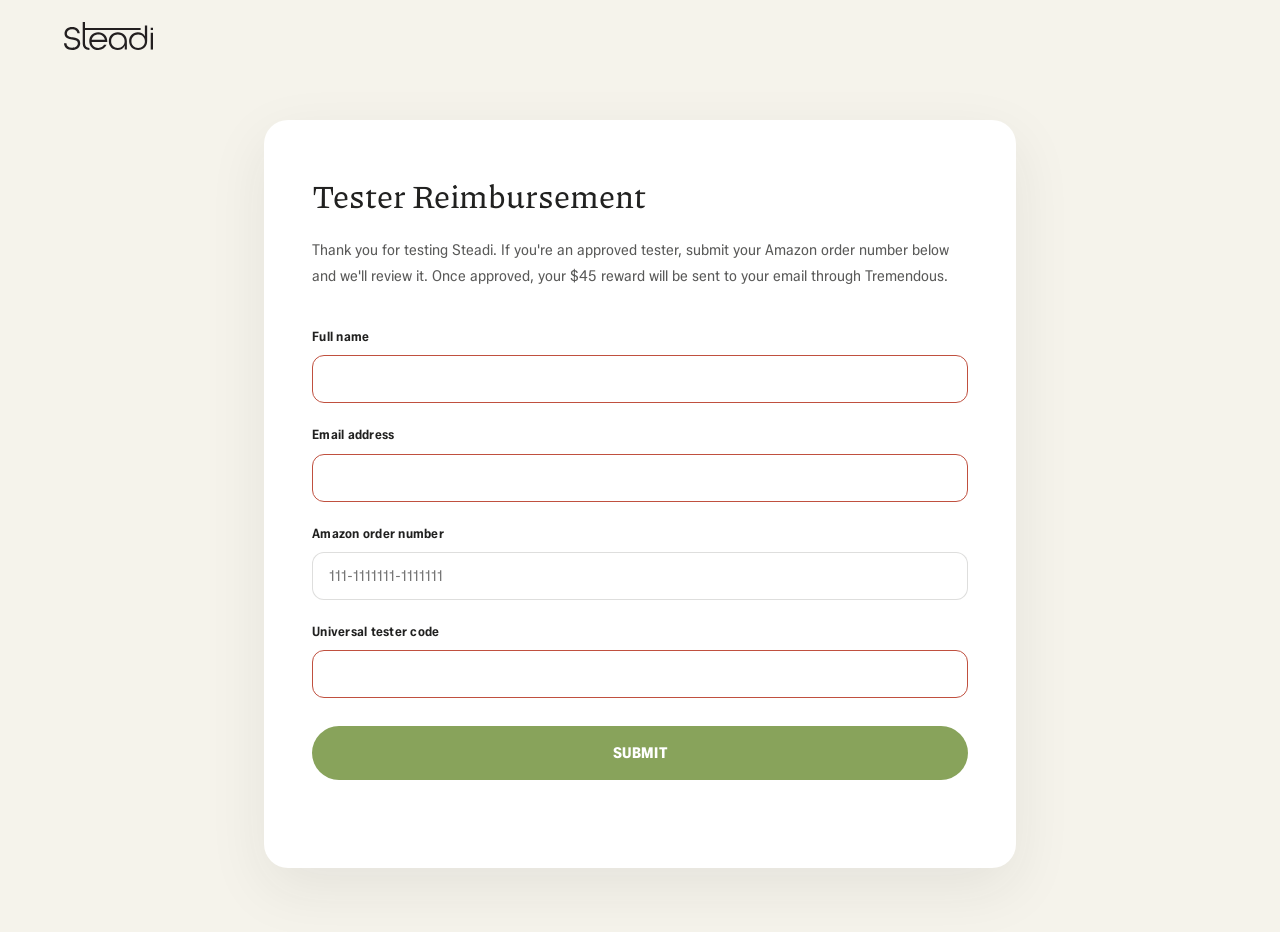
==== commit 0308ff1b: "Bump tester reward from \$40 to \$45 to cover tax variance Reward amount now comes from each approve" ====
--- a/testerteam/index.html
+++ b/testerteam/index.html
@@ -29,7 +29,7 @@
         <h1 class="tester-form__title">Tester Reimbursement</h1>
         <p class="tester-form__subtext">
           Thank you for testing Steadi. If you're an approved tester, submit your Amazon order
-          number below and we'll review it. Once approved, your $40 reward will be sent to your
+          number below and we'll review it. Once approved, your $45 reward will be sent to your
           email through Tremendous.
         </p>
 
